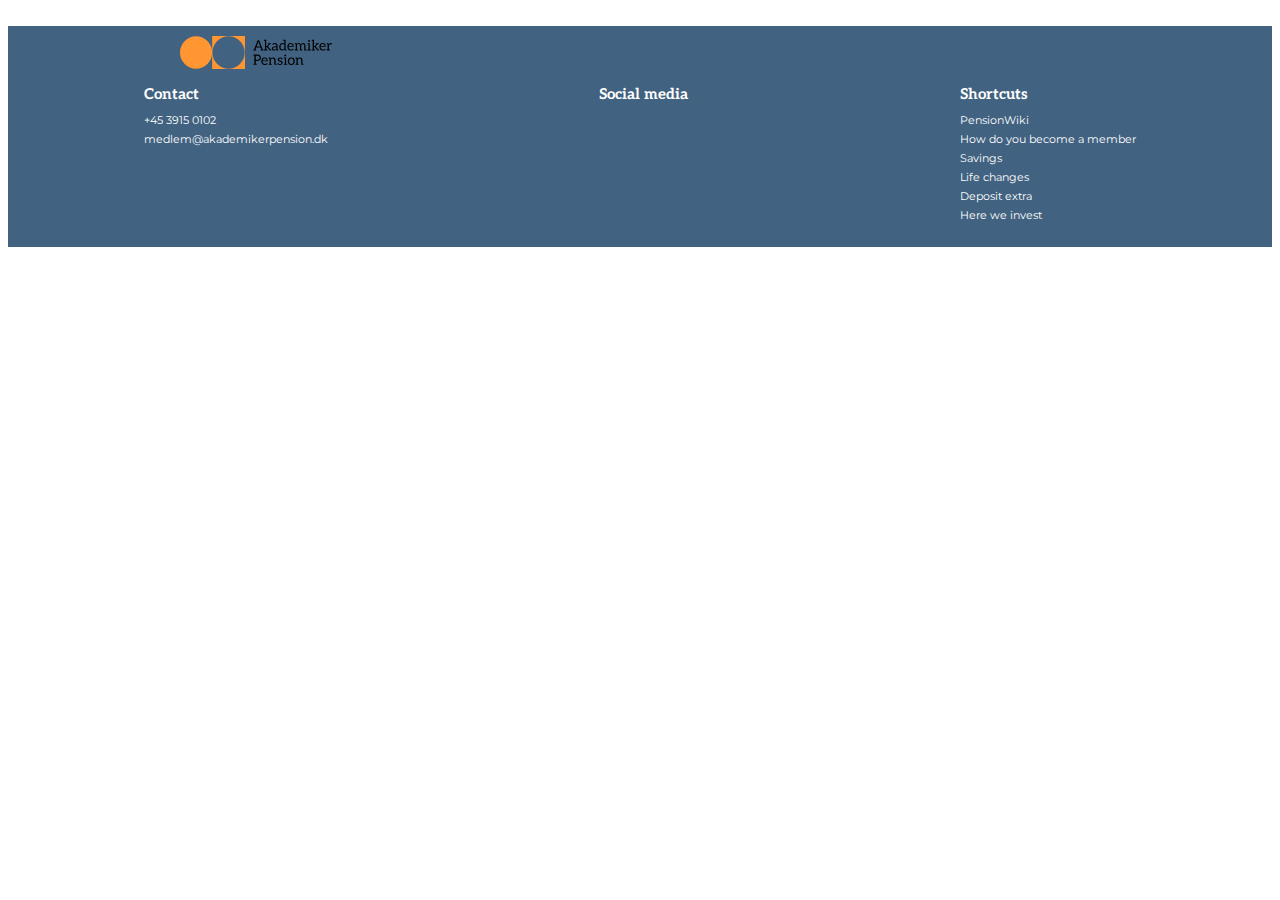
==== index.html @ 2fc32fcc "footer with font and finished structure" ====
<!DOCTYPE html>
<html>

<head>
    <meta charset="utf-8">
    <title></title>
    <meta name="description" content="">
    <meta name="viewport" content="width=device-width, initial-scale=1">

    <link href="css/style.css" rel="stylesheet"><link rel="preconnect" href="https://fonts.gstatic.com">
<link rel="preconnect" href="https://fonts.gstatic.com">
<link href="https://fonts.googleapis.com/css2?family=Aleo:wght@300;400&family=Montserrat:wght@200;400&display=swap" rel="stylesheet">
</head>

<body>
    <section class="top-bar">
    </section>
    <header>
    </header>
    <article>
        <image class="fill-image"></image>
    </article>
    <article>

    </article>
    <footer>
        <div class="footerlogo"><img src="assets/AkademikerPension_Logo_Black.svg" alt=""></div>
        <div class="footertext">
        <div class="contact">
            <h2>Contact</h2>
            <ul>
                <li>+45 3915 0102</li>
                <li>medlem@akademikerpension.dk</li>
            </ul>
        </div>
        <div class="socials">
            <h2>Social media</h2>
        </div>
        <div class="shortcuts">
            <h2>Shortcuts</h2>
            <ul>
                <li><a href="https://www.w3schools.com">PensionWiki</a></li>
                <li><a href="https://www.w3schools.com">How do you become a member</a></li>
                <li><a href="https://www.w3schools.com">Savings</a></li>
                <li><a href="https://www.w3schools.com">Life changes</a></li>
                <li><a href="https://www.w3schools.com">Deposit extra</a></li>
                <li><a href="https://www.w3schools.com">Here we invest</a></li>
            </ul>
        </div>
            </div>
    </footer>
</body>
<script src="script.js"></script></html>
---- css/style.css ----
footer {
    background-color: #416280;
    padding-top: 10px;
    padding-bottom: 20px;
}

.footerlogo {
    width: 12%;
    margin-left: 172px;
}

.footertext {
    display: flex;
    justify-content: space-around
}

footer h2 {
    color: white;
    font-family: Aleo, sans-serif;
    font-size: 15px;
    margin-bottom: 0pc;

}

footer ul {
    padding: 0px;
    margin-bottom: 0;
    margin-top: 10px;
}

footer li {
    list-style: none;
    color: white;
    margin-bottom: 5px;
    font-size: 11px;
    font-family: Montserrat, sans-serif;
    font-weight: 400;
}

a {
    color: white;
    text-decoration: none;
}

.contact {
    display: flex;
    flex-direction: column;
}

.socials {
    display: flex;
    flex-direction: column;
}


.shortcuts {
    display: flex;
    flex-direction: column;
}
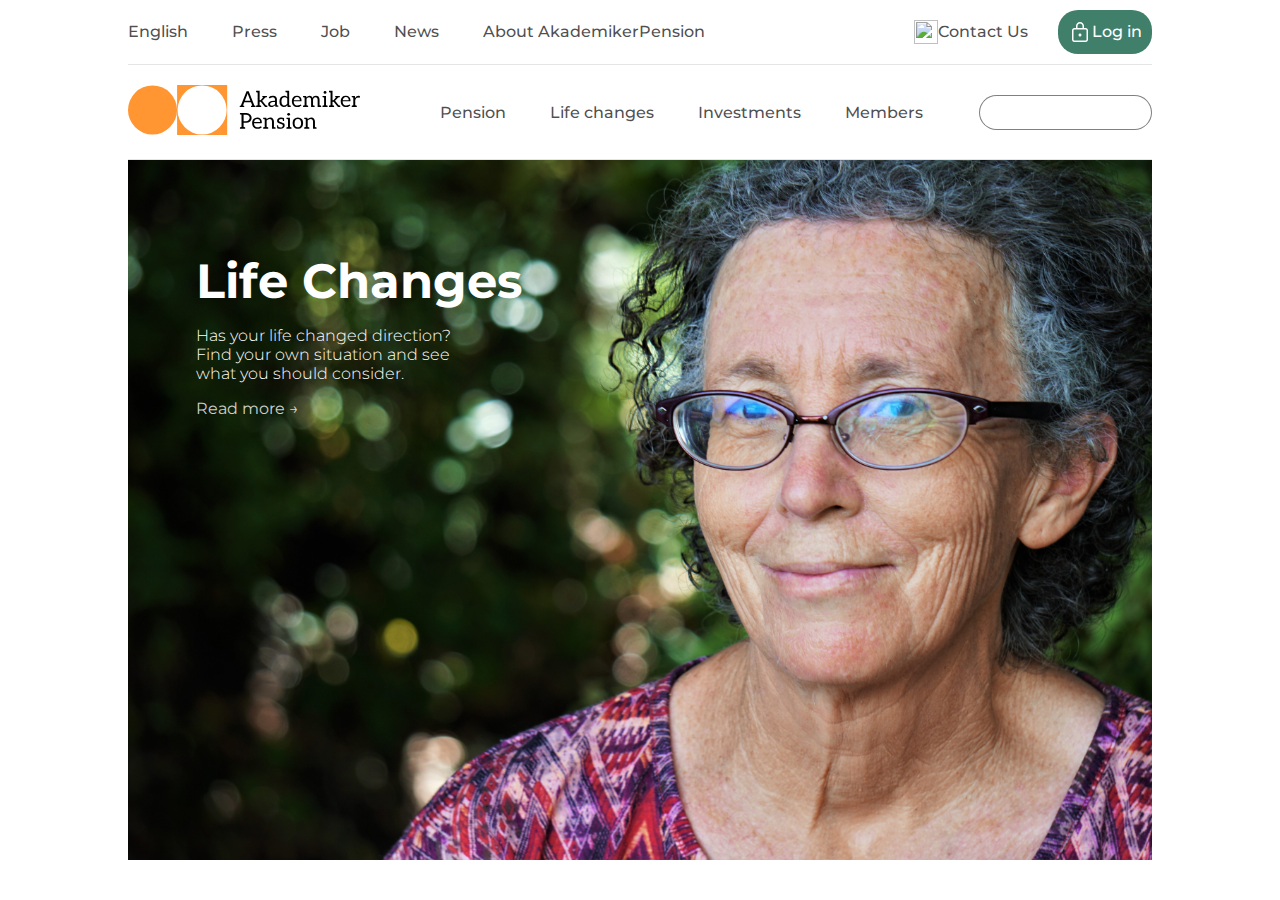
==== commit 5fa3750c: "merged everything and added the fonts" ====
--- a/index.html
+++ b/index.html
@@ -2,52 +2,72 @@
 <html>
 
 <head>
-    <meta charset="utf-8">
-    <title></title>
-    <meta name="description" content="">
-    <meta name="viewport" content="width=device-width, initial-scale=1">
+  <meta charset="utf-8">
+  <title></title>
+  <meta name="description" content="">
+  <meta name="viewport" content="width=device-width, initial-scale=1">
 
-    <link href="css/style.css" rel="stylesheet"><link rel="preconnect" href="https://fonts.gstatic.com">
-<link rel="preconnect" href="https://fonts.gstatic.com">
-<link href="https://fonts.googleapis.com/css2?family=Aleo:wght@300;400&family=Montserrat:wght@200;400&display=swap" rel="stylesheet">
+  <link href="css/style.css" rel="stylesheet">
+    <link rel="preconnect" href="https://fonts.gstatic.com">
+    <link href="https://fonts.googleapis.com/css2?family=Aleo:ital,wght@0,300;0,400;0,700;1,300;1,400;1,700&family=Montserrat:ital,wght@0,100;0,200;0,300;0,400;0,500;0,600;0,700;0,800;0,900;1,100;1,200;1,300;1,400;1,500;1,600;1,700;1,800;1,900&display=swap" rel="stylesheet">
 </head>
 
 <body>
-    <section class="top-bar">
+    <section class="top_bar">
+        <ul>
+            <li><a href="#">English</a></li>
+            <li><a href="#">Press</a></li>
+            <li><a href="#">Job</a></li>
+            <li><a href="#">News</a></li>
+            <li><a href="#">About AkademikerPension</a></li>
+        </ul>
+        <a href="#" class="contact_btn">
+            <img src="https://img.icons8.com/fluent-systems-regular/24/000000/phone.png"/>
+            <p>Contact Us</p>
+        </a>
+        <a href="#" class="Login">
+            <img alt="svgImg" src="[data-uri]"/>
+            <p>Log in</p>
+        </a>
     </section>
-    <header>
+    <header class="navbar">
+        <a href="index.html"><img class="logo" src="assets/AkademikerPension_Logo_Black.svg"></a>
+        <ul>
+            <li><a href="#">Pension</a></li>
+            <li><a href="life_changes.html">Life changes</a></li>
+            <li><a href="#">Investments</a></li>
+            <li><a href="#">Members</a></li>
+        </ul>
+        <div class="searchbar">
+            <input type="text">
+            <button class="searchButton"></button>
+        </div>
     </header>
-    <article>
-        <image class="fill-image"></image>
-    </article>
-    <article>
+    <main>
+        <article class="image_container">
+            <img loading=lazy class="fill_image" src="assets/woman_smiling.jpg">
+            <article class="box_content_container over_image LC_content_container">
+                <h1 class="LC_Title">Life Changes</h1>
+                <p class="LC_paragraph">Has your life changed direction? Find your own situation and see what you should consider.</p>
+                <p class="read_more_p">Read more &#8594;</p>
+            </article>
+        </article>
+    </main>
+    <footer>
+    </footer>
 
-    </article>
-    <footer>
-        <div class="footerlogo"><img src="assets/AkademikerPension_Logo_Black.svg" alt=""></div>
-        <div class="footertext">
-        <div class="contact">
-            <h2>Contact</h2>
-            <ul>
-                <li>+45 3915 0102</li>
-                <li>medlem@akademikerpension.dk</li>
-            </ul>
-        </div>
-        <div class="socials">
-            <h2>Social media</h2>
-        </div>
-        <div class="shortcuts">
-            <h2>Shortcuts</h2>
-            <ul>
-                <li><a href="https://www.w3schools.com">PensionWiki</a></li>
-                <li><a href="https://www.w3schools.com">How do you become a member</a></li>
-                <li><a href="https://www.w3schools.com">Savings</a></li>
-                <li><a href="https://www.w3schools.com">Life changes</a></li>
-                <li><a href="https://www.w3schools.com">Deposit extra</a></li>
-                <li><a href="https://www.w3schools.com">Here we invest</a></li>
-            </ul>
-        </div>
-            </div>
-    </footer>
+<!--  templates  -->
+    <template class="small_box_template">
+        <article class="small_box">
+            <image loading=lazy class="box_img fill_image" src="assets/corona-picture.jpg"></image>
+            <article class="box_content_container over_image margin_top">
+                <p class="category">News</p>
+                <h2 class="box_title">Coronavirus and our meetings</h2>
+                <p class="read_more_p">Read more &#8594;</p>
+            </article>
+        </article>
+    </template>
+
 </body>
-<script src="script.js"></script></html>
+  <script src="script.js"></script>
+</html>
--- a/css/style.css
+++ b/css/style.css
@@ -1,59 +1,212 @@
-footer {
-    background-color: #416280;
-    padding-top: 10px;
+
+* {
+    margin: 0;
+    font-family: Montserrat;
+}
+
+body {
+    margin: 0 10%;
+}
+
+/* Top bar */
+
+.top_bar {
+    display: flex;
+    flex-direction: row;
+    line-height: 24px;
+    margin-top: 10px;
+    padding-bottom: 10px;
+    border-bottom: rgba(0,0,0,0.1) 1px solid;
+    font-weight: 500;
+}
+
+.top_bar a {
+    text-decoration: none;
+    color: rgba(0,0,0,0.7);
+}
+
+.top_bar ul {
+    align-self: center;
+    padding-inline-start: 0;
+}
+
+.top_bar ul li:first-child {
+    margin-left: 0;
+}
+
+.top_bar ul li {
+    list-style: none;
+    display: inline;
+    margin: 10px 20px;
+}
+
+.top_bar ul li a:hover {
+    color: black;
+}
+
+.contact_btn {
+    display: flex;
+    margin-left: auto;
+    padding: 10px;
+}
+
+.contact_btn:hover {
+    color: black;
+}
+
+.contact_btn img {
+    width: 24px;
+    height: 24px;
+    align-self: center;
+}
+
+.Login {
+    background-color: #407f6a;
+    border-radius: 20px;
+    display: flex;
+    margin-left: 20px;
+    padding: 10px;
+}
+
+.Login p {
+    color: white;
+}
+
+.Login img {
+    width: 24px;
+    height: 24px;
+    align-self: center;
+}
+
+/* navbar */
+
+.logo {
+    height: 50px;
+}
+
+.navbar {
+    display: flex;
+    margin-top: 20px;
+    font-weight: 500;
     padding-bottom: 20px;
-}
-
-.footerlogo {
-    width: 12%;
-    margin-left: 172px;
-}
-
-.footertext {
-    display: flex;
-    justify-content: space-around
-}
-
-footer h2 {
-    color: white;
-    font-family: Aleo, sans-serif;
-    font-size: 15px;
-    margin-bottom: 0pc;
-
-}
-
-footer ul {
-    padding: 0px;
-    margin-bottom: 0;
-    margin-top: 10px;
-}
-
-footer li {
+    border-bottom: rgba(0,0,0,0.1) solid 1px;
+}
+
+.navbar ul {
+    align-self: center;
+}
+
+.navbar ul li {
     list-style: none;
-    color: white;
-    margin-bottom: 5px;
-    font-size: 11px;
-    font-family: Montserrat, sans-serif;
-    font-weight: 400;
-}
-
-a {
-    color: white;
+    display: inline;
+    margin-left: 40px;
+}
+
+.navbar ul li a {
     text-decoration: none;
-}
-
-.contact {
-    display: flex;
-    flex-direction: column;
-}
-
-.socials {
-    display: flex;
-    flex-direction: column;
-}
-
-
-.shortcuts {
-    display: flex;
-    flex-direction: column;
-}
+    color: rgba(0,0,0,0.7);
+}
+
+.navbar ul li a:hover {
+    color: black;
+}
+
+.searchbar {
+    display: flex;
+    margin-left: auto;
+    align-self: center;
+    height: 35px;
+}
+
+.searchbar input {
+    border: gray solid 1px;
+    border-right: none;
+    border-radius: 20px 0 0 20px;
+    color: gray;
+    width: 10vw;
+}
+
+.searchbar input:focus {
+    color: black;
+}
+
+.searchButton {
+    border: gray solid 1px;
+    border-radius: 0 20px 20px 0;
+    border-left: none;
+    cursor: pointer;
+    width: 40px;
+    background: url("https://img.icons8.com/ios/30/000000/search--v1.png") no-repeat;
+}
+
+/* main picture */
+
+.fill_image {
+    width: 100%;
+    height: 700px;
+    object-fit: cover;
+}
+
+.LC_Title {
+    font-size: 3em;
+    color: white;
+    margin-top: 1.5em;
+}
+
+.LC_content_container {
+    margin-left: 3em;
+}
+
+.image_container {
+    position: relative;
+}
+
+.LC_paragraph {
+    color: white;
+    width: 18em;
+    font-weight: 300;
+    margin-top: 1em;
+}
+
+/* design for the boxes/templates */
+
+.small_box {
+    position: relative;
+    width: 300px;
+    height: 300px;
+    overflow: hidden;
+    cursor: pointer;
+}
+
+.box_img {
+    position: relative;
+    width: 300px;
+    height: 300px;
+    background-repeat: no-repeat;
+    object-fit: cover;
+}
+
+.over_image {
+    position: absolute;
+    top: 20px;
+    left: 20px;
+}
+
+.category {
+    color: rgba(255, 255, 255, 0.8);
+}
+
+.box_title {
+    margin: 10px 0;
+    color: white;
+}
+
+.read_more_p {
+    color: rgba(255, 255, 255, 0.8);
+    margin-top: 1em;
+    cursor: pointer;
+}
+
+.read_more_p:hover {
+    color: white;
+}
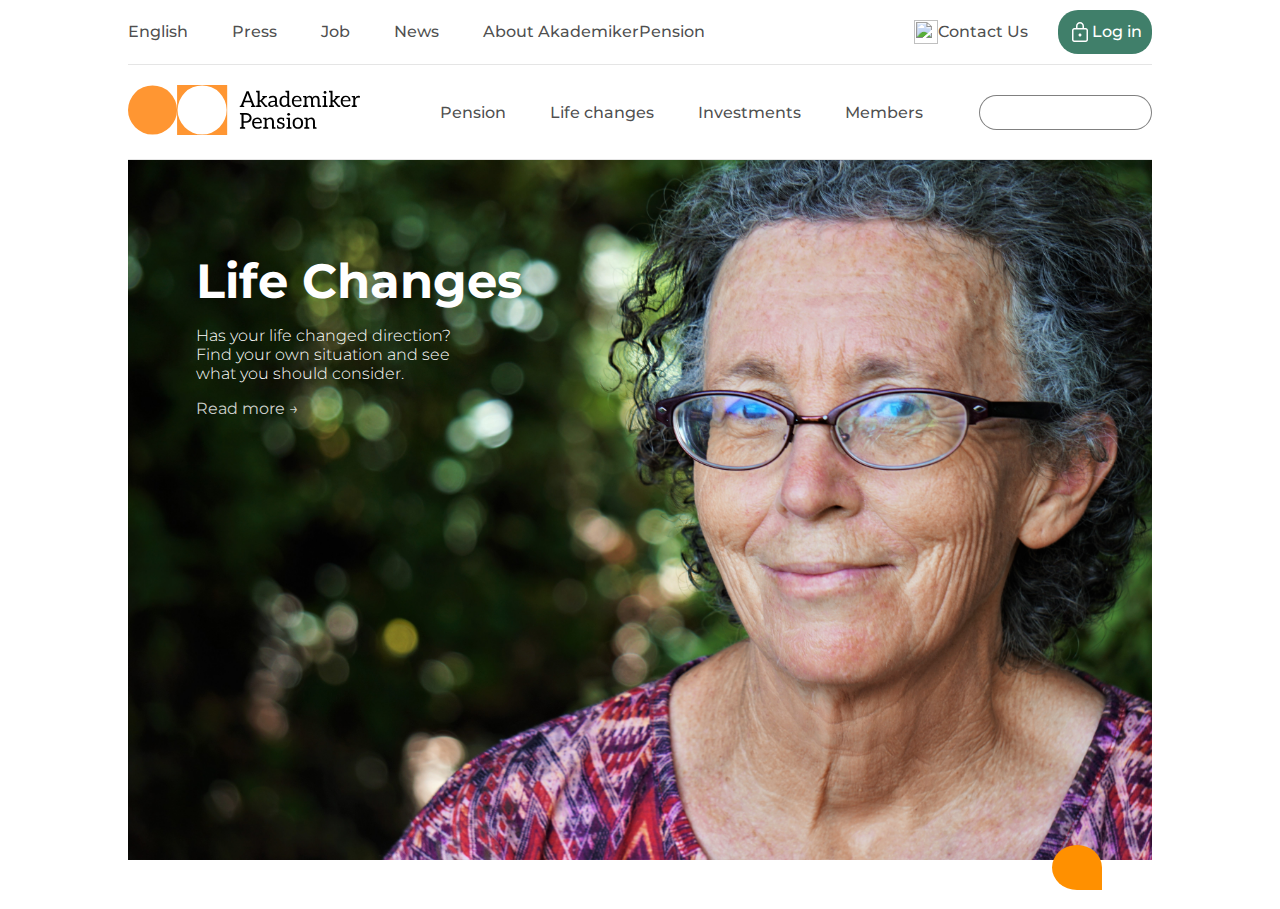
==== commit a57f2397: "added the live chat function" ====
--- a/index.html
+++ b/index.html
@@ -68,6 +68,28 @@
         </article>
     </template>
 
+    <div id="chat-wrapper">
+        <div id="chat-icon"></div>
+        <div id="chat-box" class="hidden">
+            <div class="chat-header">
+                <p>Live-chat</p>
+                <span class="close">&times;</span>
+            </div>
+            <div class="chat-content">
+                <template id="chat-template">
+                    <div class="chat-line">
+                        <p class="chat-p"></p>
+                    </div>
+                </template>
+            </div>
+            <div class="chat-input">
+                <input type="text" name="input" id="user-input" />
+                <div class="send-btn"></div>
+            </div>
+        </div>
+    </div>
+
+
 </body>
   <script src="script.js"></script>
 </html>
--- a/css/style.css
+++ b/css/style.css
@@ -210,3 +210,110 @@
 .read_more_p:hover {
     color: white;
 }
+
+
+/* CHAT */
+#chat-wrapper {
+    position: sticky;
+    bottom: 10px;
+    right: 50px;
+    width: 100px;
+    margin-left: auto;
+}
+
+#chat-icon {
+    width: 50px;
+    height: 45px;
+    background-color: #FF9000;
+    border-radius: 50% 50% 0% 50%;
+    transition: 0.4s;
+}
+
+#chat-icon:hover {
+    transform: scale(1.1);
+    transition: 0.4s;
+    cursor: pointer;
+}
+
+#chat-box {
+    width: 250px;
+    height: 400px;
+    background-color: #D3D7DA;
+    position: absolute;
+    bottom: 10px;
+    right: 50px;
+}
+
+.chat-header {
+    width: 100%;
+    height: 10%;
+    color: white;
+    font-weight: 500;
+    background-color: #FF9000;
+    display: flex;
+    align-items: center;
+    justify-content: space-between;
+    cursor: default;
+}
+
+.chat-content {
+    width: 100%;
+    height: 77%;
+    overflow: auto;
+    background-color: white;
+}
+
+.chat-input {
+    width: 100%;
+    height: 13%;
+    background-color: #FF9000;
+    display: flex;
+    justify-content: space-around;
+    align-items: center;
+}
+
+.send-btn {
+    height: 15px;
+    width: 15px;
+    border-bottom: solid 5px white;
+    border-right: solid 5px white;
+    transform: rotate(-45deg);
+    cursor: pointer;
+}
+
+.close {
+    margin-right: 10px;
+    font-size: 35px;
+    cursor: pointer;
+}
+
+.chat-header p {
+    margin-left: 10px;
+    font-size: 1.2rem;
+}
+
+.chat-line {
+    display: flex;
+    align-items: center;
+    padding-top: 20px;
+}
+
+.user {
+    flex-flow: row-reverse;
+}
+
+.user .chat-p {
+    background-color: lightblue;
+}
+
+.chat-p {
+    background-color: burlywood;
+    border-radius: 7px;
+    padding: 7px;
+    margin: 0 10px;
+    cursor: default;
+}
+
+.hidden {
+    display: none;
+}
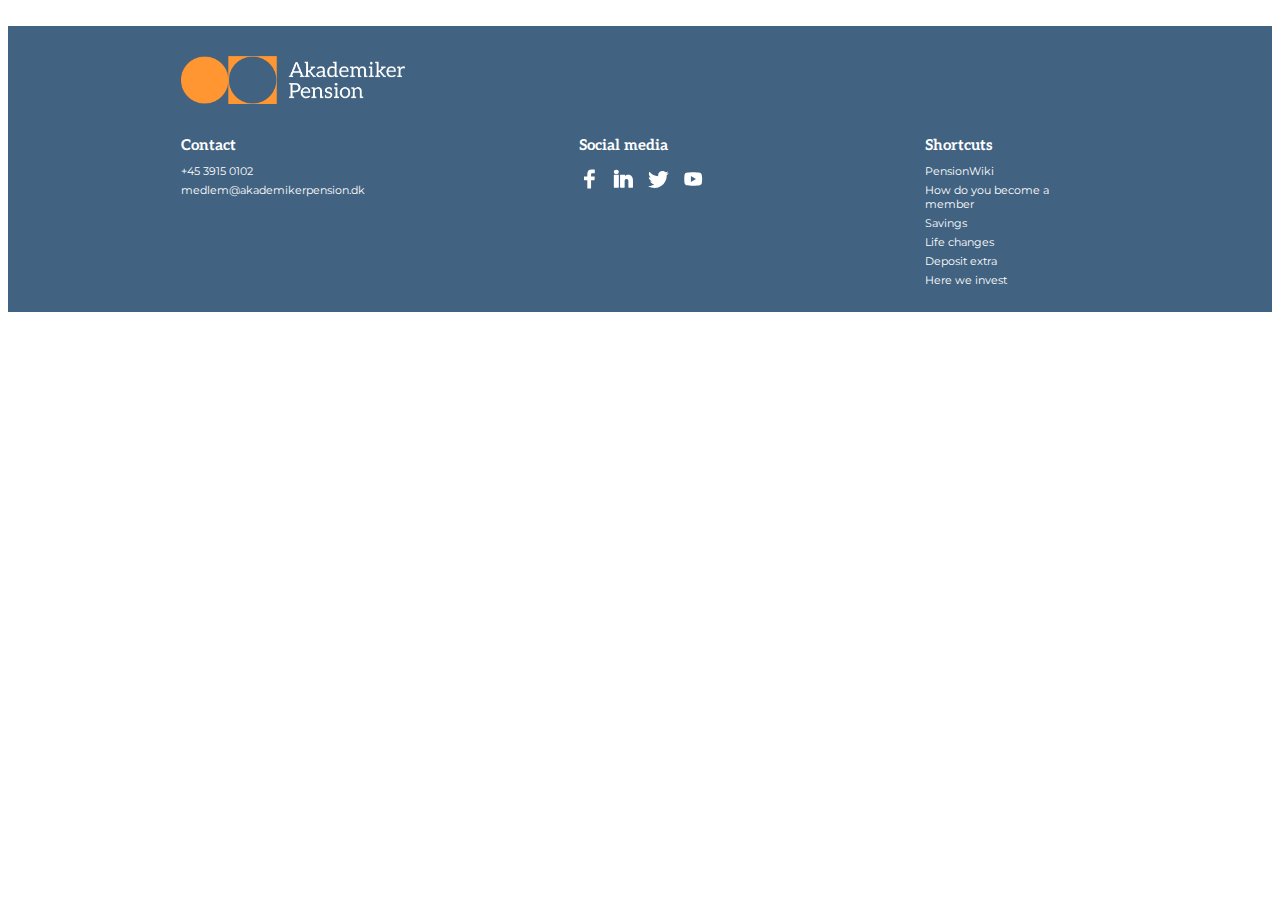
==== commit 024b4a1d: "finished footer" ====
--- a/index.html
+++ b/index.html
@@ -2,94 +2,88 @@
 <html>
 
 <head>
-  <meta charset="utf-8">
-  <title></title>
-  <meta name="description" content="">
-  <meta name="viewport" content="width=device-width, initial-scale=1">
+    <meta charset="utf-8">
+    <title></title>
+    <meta name="description" content="">
+    <meta name="viewport" content="width=device-width, initial-scale=1">
 
-  <link href="css/style.css" rel="stylesheet">
+    <link href="css/style.css" rel="stylesheet">
     <link rel="preconnect" href="https://fonts.gstatic.com">
-    <link href="https://fonts.googleapis.com/css2?family=Aleo:ital,wght@0,300;0,400;0,700;1,300;1,400;1,700&family=Montserrat:ital,wght@0,100;0,200;0,300;0,400;0,500;0,600;0,700;0,800;0,900;1,100;1,200;1,300;1,400;1,500;1,600;1,700;1,800;1,900&display=swap" rel="stylesheet">
+    <link rel="preconnect" href="https://fonts.gstatic.com">
+    <link href="https://fonts.googleapis.com/css2?family=Aleo:wght@300;400&family=Montserrat:wght@200;400&display=swap" rel="stylesheet">
 </head>
 
 <body>
-    <section class="top_bar">
-        <ul>
-            <li><a href="#">English</a></li>
-            <li><a href="#">Press</a></li>
-            <li><a href="#">Job</a></li>
-            <li><a href="#">News</a></li>
-            <li><a href="#">About AkademikerPension</a></li>
-        </ul>
-        <a href="#" class="contact_btn">
-            <img src="https://img.icons8.com/fluent-systems-regular/24/000000/phone.png"/>
-            <p>Contact Us</p>
-        </a>
-        <a href="#" class="Login">
-            <img alt="svgImg" src="[data-uri]"/>
-            <p>Log in</p>
-        </a>
+    <section class="top-bar">
     </section>
-    <header class="navbar">
-        <a href="index.html"><img class="logo" src="assets/AkademikerPension_Logo_Black.svg"></a>
-        <ul>
-            <li><a href="#">Pension</a></li>
-            <li><a href="life_changes.html">Life changes</a></li>
-            <li><a href="#">Investments</a></li>
-            <li><a href="#">Members</a></li>
-        </ul>
-        <div class="searchbar">
-            <input type="text">
-            <button class="searchButton"></button>
+    <header>
+    </header>
+    <article>
+        <image class="fill-image"></image>
+    </article>
+    <article>
+
+    </article>
+    <footer>
+        <div class="footerlogo"><img src="assets/AKAP_Logo_Horizontal_OrangeWhite_RGB.png" alt="footerlogo"></div>
+
+
+        <div class="contact">
+            <h2>Contact</h2>
+            <ul>
+                <li>+45 3915 0102</li>
+                <li>medlem@akademikerpension.dk</li>
+            </ul>
         </div>
-    </header>
-    <main>
-        <article class="image_container">
-            <img loading=lazy class="fill_image" src="assets/woman_smiling.jpg">
-            <article class="box_content_container over_image LC_content_container">
-                <h1 class="LC_Title">Life Changes</h1>
-                <p class="LC_paragraph">Has your life changed direction? Find your own situation and see what you should consider.</p>
-                <p class="read_more_p">Read more &#8594;</p>
-            </article>
-        </article>
-    </main>
-    <footer>
-    </footer>
-
-<!--  templates  -->
-    <template class="small_box_template">
-        <article class="small_box">
-            <image loading=lazy class="box_img fill_image" src="assets/corona-picture.jpg"></image>
-            <article class="box_content_container over_image margin_top">
-                <p class="category">News</p>
-                <h2 class="box_title">Coronavirus and our meetings</h2>
-                <p class="read_more_p">Read more &#8594;</p>
-            </article>
-        </article>
-    </template>
-
-    <div id="chat-wrapper">
-        <div id="chat-icon"></div>
-        <div id="chat-box" class="hidden">
-            <div class="chat-header">
-                <p>Live-chat</p>
-                <span class="close">&times;</span>
-            </div>
-            <div class="chat-content">
-                <template id="chat-template">
-                    <div class="chat-line">
-                        <p class="chat-p"></p>
-                    </div>
-                </template>
-            </div>
-            <div class="chat-input">
-                <input type="text" name="input" id="user-input" />
-                <div class="send-btn"></div>
+        <div class="socials">
+            <h2>Social media</h2>
+            <div class="icons">
+                <svg class="icon" xmlns="http://www.w3.org/2000/svg" x="0px" y="0px" width="50" height="50" viewBox="0 0 172 172" style=" fill:#000000;">
+                    <g fill="none" fill-rule="nonzero" stroke="none" stroke-width="1" stroke-linecap="butt" stroke-linejoin="miter" stroke-miterlimit="10" stroke-dasharray="" stroke-dashoffset="0" font-family="none" font-weight="none" font-size="none" text-anchor="none" style="mix-blend-mode: normal">
+                        <path d="M0,172v-172h172v172z" fill="none"></path>
+                        <g fill="#ffffff">
+                            <path d="M110.08,37.84h17.2c1.89888,0 3.44,-1.54112 3.44,-3.44v-23.17528c0,-1.80256 -1.38632,-3.3024 -3.182,-3.42968c-5.47304,-0.38872 -16.16456,-0.91504 -23.85296,-0.91504c-21.12504,0 -34.88504,12.6592 -34.88504,35.66592v22.81408h-24.08c-1.89888,0 -3.44,1.54112 -3.44,3.44v24.08c0,1.89888 1.54112,3.44 3.44,3.44h24.08v65.36c0,1.89888 1.54112,3.44 3.44,3.44h24.08c1.89888,0 3.44,-1.54112 3.44,-3.44v-65.36h24.84368c1.7544,0 3.22672,-1.31752 3.41936,-3.0616l2.67632,-24.08c0.22704,-2.03648 -1.36912,-3.8184 -3.41936,-3.8184h-27.52v-17.2c0,-5.70008 4.61992,-10.32 10.32,-10.32z"></path>
+                        </g>
+                    </g>
+                    </svg>
+                <svg class="icon" xmlns="http://www.w3.org/2000/svg" x="0px" y="0px" width="50" height="50" viewBox="0 0 172 172" style=" fill:#000000;">
+                    <g fill="none" fill-rule="nonzero" stroke="none" stroke-width="1" stroke-linecap="butt" stroke-linejoin="miter" stroke-miterlimit="10" stroke-dasharray="" stroke-dashoffset="0" font-family="none" font-weight="none" font-size="none" text-anchor="none" style="mix-blend-mode: normal">
+                        <path d="M0,172v-172h172v172z" fill="none"></path>
+                        <g fill="#ffffff">
+                            <path d="M27.52,10.35359c-11.9368,0 -20.60641,7.15332 -20.60641,16.99172c0,9.8728 8.87601,17.34109 20.60641,17.34109c11.9368,0 20.6064,-7.29145 20.6064,-17.54265c-0.5504,-9.8728 -9.048,-16.79016 -20.6064,-16.79016zM10.32,51.6c-1.892,0 -3.44,1.548 -3.44,3.44v99.76c0,1.892 1.548,3.44 3.44,3.44h34.4c1.892,0 3.44,-1.548 3.44,-3.44v-99.76c0,-1.892 -1.548,-3.44 -3.44,-3.44zM61.92,51.6c-1.892,0 -3.44,1.548 -3.44,3.44v99.76c0,1.892 1.548,3.44 3.44,3.44h30.96c1.89888,0 3.44,-1.54112 3.44,-3.44v-51.6v-0.86v-0.86c0,-8.1528 6.26295,-14.79361 14.24375,-15.41281c0.4128,-0.0688 0.82345,-0.06719 1.23625,-0.06719c0.4128,0 0.82345,-0.00161 1.23625,0.06719c7.9808,0.6192 14.24375,7.26001 14.24375,15.41281v53.32c0,1.89888 1.54112,3.44 3.44,3.44h30.96c1.892,0 3.44,-1.548 3.44,-3.44v-58.48c0,-22.2568 -11.94002,-44.72 -38.56563,-44.72c-12.1088,0 -21.25597,4.6792 -26.79437,8.5664v-5.1264c0,-1.892 -1.548,-3.44 -3.44,-3.44z"></path>
+                        </g>
+                    </g>
+                </svg>
+                <svg class="icon" xmlns="http://www.w3.org/2000/svg" x="0px" y="0px" width="50" height="50" viewBox="0 0 172 172" style=" fill:#000000;">
+                    <g fill="none" fill-rule="nonzero" stroke="none" stroke-width="1" stroke-linecap="butt" stroke-linejoin="miter" stroke-miterlimit="10" stroke-dasharray="" stroke-dashoffset="0" font-family="none" font-weight="none" font-size="none" text-anchor="none" style="mix-blend-mode: normal">
+                        <path d="M0,172v-172h172v172z" fill="none"></path>
+                        <g fill="#ffffff">
+                            <path d="M172.215,35.905c-6.35594,2.82188 -13.16875,4.71656 -20.33094,5.57656c7.31,-4.38063 12.92687,-11.31438 15.56062,-19.565c-6.82625,4.04469 -14.41844,6.9875 -22.4675,8.57312c-6.45,-6.88 -15.64125,-11.16656 -25.81344,-11.16656c-19.53812,0 -35.38094,15.82937 -35.38094,35.3675c0,2.76812 0.3225,5.46906 0.92719,8.0625c-29.40125,-1.47813 -55.45656,-15.56063 -72.91187,-36.96656c-3.05031,5.24062 -4.78375,11.31437 -4.78375,17.79125c0,12.26844 6.235,23.09906 15.73531,29.455c-5.805,-0.18813 -11.26062,-1.78719 -16.03094,-4.43438c0,0.14781 0,0.29563 0,0.44344c0,17.14625 12.20125,31.43031 28.36656,34.69562c-2.95625,0.80625 -6.08719,1.23625 -9.31219,1.23625c-2.28438,0 -4.50156,-0.215 -6.665,-0.645c4.515,14.04219 17.57625,24.295 33.04281,24.57719c-12.09375,9.48688 -27.34531,15.13063 -43.92719,15.13063c-2.86219,0 -5.67062,-0.16125 -8.42531,-0.49719c15.64125,10.05125 34.23875,15.89656 54.22031,15.89656c65.06438,0 100.64688,-53.89781 100.64688,-100.63344c0,-1.53187 -0.04031,-3.07719 -0.09406,-4.58219c6.90687,-4.98531 12.9,-11.22031 17.64344,-18.31531z"></path>
+                        </g>
+                    </g>
+                </svg>
+                <svg class="icon" xmlns="http://www.w3.org/2000/svg" x="0px" y="0px" width="50" height="50" viewBox="0 0 172 172" style=" fill:#000000;">
+                    <g fill="none" fill-rule="nonzero" stroke="none" stroke-width="1" stroke-linecap="butt" stroke-linejoin="miter" stroke-miterlimit="10" stroke-dasharray="" stroke-dashoffset="0" font-family="none" font-weight="none" font-size="none" text-anchor="none" style="mix-blend-mode: normal">
+                        <path d="M0,172v-172h172v172z" fill="none"></path>
+                        <g fill="#ffffff">
+                            <path d="M154.45063,49.88c-1.37063,-7.56531 -7.90125,-13.07469 -15.48,-14.79469c-11.34125,-2.40531 -32.33063,-4.12531 -55.04,-4.12531c-22.69594,0 -44.02125,1.72 -55.37594,4.12531c-7.56531,1.72 -14.10937,6.88 -15.48,14.79469c-1.38406,8.6 -2.75469,20.64 -2.75469,36.12c0,15.48 1.37063,27.52 3.09063,36.12c1.38406,7.56531 7.91469,13.07469 15.48,14.79469c12.04,2.40531 32.68,4.12531 55.38937,4.12531c22.70938,0 43.34938,-1.72 55.38938,-4.12531c7.56531,-1.72 14.09594,-6.88 15.48,-14.79469c1.37062,-8.6 3.09062,-20.98937 3.44,-36.12c-0.69875,-15.48 -2.41875,-27.52 -4.13875,-36.12zM65.36,110.08v-48.16l41.96531,24.08z"></path>
+                        </g>
+                    </g>
+                </svg>
             </div>
         </div>
-    </div>
+        <div class="shortcuts">
+            <h2>Shortcuts</h2>
+            <ul>
+                <li><a href="https://akademikerpension.dk/pension/pensionswiki/?fbclid=IwAR2dowv4CX-igdKEd9D9fl1v6NwjuUtM3e7kOnL63P8uqMhWxaL9K2WEtFs">PensionWiki</a></li>
+                <li><a href="#">How do you become a member</a></li>
+                <li><a href="#">Savings</a></li>
+                <li><a href="#">Life changes</a></li>
+                <li><a href="#">Deposit extra</a></li>
+                <li><a href="#">Here we invest</a></li>
+            </ul>
 
-
+        </div>
+    </footer>
 </body>
-  <script src="script.js"></script>
-</html>
+<script src="script.js"></script></html>
--- a/css/style.css
+++ b/css/style.css
@@ -1,319 +1,78 @@
-
-* {
-    margin: 0;
-    font-family: Montserrat;
+footer {
+    display: grid;
+    grid-template-columns: repeat(7, 1fr);
+    background-color: #416280;
+    padding-top: 10px;
+    padding-bottom: 20px;
 }
 
-body {
-    margin: 0 10%;
+.footerlogo {
+    grid-column: 2/3;
+    padding-top: 20px;
+    padding-bottom: 15px;
 }
 
-/* Top bar */
-
-.top_bar {
-    display: flex;
-    flex-direction: row;
-    line-height: 24px;
-    margin-top: 10px;
-    padding-bottom: 10px;
-    border-bottom: rgba(0,0,0,0.1) 1px solid;
-    font-weight: 500;
+.footerlogo img {
+    width: 14em;
 }
 
-.top_bar a {
-    text-decoration: none;
-    color: rgba(0,0,0,0.7);
+footer h2 {
+    color: white;
+    font-family: Aleo, sans-serif;
+    font-size: 15px;
+    margin-bottom: 0pc;
+
 }
 
-.top_bar ul {
-    align-self: center;
-    padding-inline-start: 0;
+footer ul {
+    padding: 0px;
+    margin-bottom: 0;
+    margin-top: 10px;
 }
 
-.top_bar ul li:first-child {
-    margin-left: 0;
+footer li {
+    list-style: none;
+    color: white;
+    margin-bottom: 5px;
+    font-size: 11px;
+    font-family: Montserrat, sans-serif;
+    font-weight: 400;
 }
 
-.top_bar ul li {
-    list-style: none;
-    display: inline;
-    margin: 10px 20px;
+footer a {
+    color: white;
+    text-decoration: none;
 }
 
-.top_bar ul li a:hover {
-    color: black;
+.contact {
+    grid-column: 2/3;
+    display: flex;
+    flex-direction: column;
 }
 
-.contact_btn {
+.socials {
+    grid-column: 4/5;
     display: flex;
-    margin-left: auto;
-    padding: 10px;
+    flex-direction: column;
 }
 
-.contact_btn:hover {
-    color: black;
+.icons {
+    display: flex;
+    justify-content: flex-start;
+
 }
 
-.contact_btn img {
-    width: 24px;
-    height: 24px;
-    align-self: center;
+.icon {
+    width: 1.3em;
+    margin-right: 14px;
 }
 
-.Login {
-    background-color: #407f6a;
-    border-radius: 20px;
-    display: flex;
-    margin-left: 20px;
-    padding: 10px;
+.icon:last-child {
+    margin-right: 0;
 }
 
-.Login p {
-    color: white;
+.shortcuts {
+grid-column: 6/7;
+    display: flex;
+    flex-direction: column;
 }
-
-.Login img {
-    width: 24px;
-    height: 24px;
-    align-self: center;
-}
-
-/* navbar */
-
-.logo {
-    height: 50px;
-}
-
-.navbar {
-    display: flex;
-    margin-top: 20px;
-    font-weight: 500;
-    padding-bottom: 20px;
-    border-bottom: rgba(0,0,0,0.1) solid 1px;
-}
-
-.navbar ul {
-    align-self: center;
-}
-
-.navbar ul li {
-    list-style: none;
-    display: inline;
-    margin-left: 40px;
-}
-
-.navbar ul li a {
-    text-decoration: none;
-    color: rgba(0,0,0,0.7);
-}
-
-.navbar ul li a:hover {
-    color: black;
-}
-
-.searchbar {
-    display: flex;
-    margin-left: auto;
-    align-self: center;
-    height: 35px;
-}
-
-.searchbar input {
-    border: gray solid 1px;
-    border-right: none;
-    border-radius: 20px 0 0 20px;
-    color: gray;
-    width: 10vw;
-}
-
-.searchbar input:focus {
-    color: black;
-}
-
-.searchButton {
-    border: gray solid 1px;
-    border-radius: 0 20px 20px 0;
-    border-left: none;
-    cursor: pointer;
-    width: 40px;
-    background: url("https://img.icons8.com/ios/30/000000/search--v1.png") no-repeat;
-}
-
-/* main picture */
-
-.fill_image {
-    width: 100%;
-    height: 700px;
-    object-fit: cover;
-}
-
-.LC_Title {
-    font-size: 3em;
-    color: white;
-    margin-top: 1.5em;
-}
-
-.LC_content_container {
-    margin-left: 3em;
-}
-
-.image_container {
-    position: relative;
-}
-
-.LC_paragraph {
-    color: white;
-    width: 18em;
-    font-weight: 300;
-    margin-top: 1em;
-}
-
-/* design for the boxes/templates */
-
-.small_box {
-    position: relative;
-    width: 300px;
-    height: 300px;
-    overflow: hidden;
-    cursor: pointer;
-}
-
-.box_img {
-    position: relative;
-    width: 300px;
-    height: 300px;
-    background-repeat: no-repeat;
-    object-fit: cover;
-}
-
-.over_image {
-    position: absolute;
-    top: 20px;
-    left: 20px;
-}
-
-.category {
-    color: rgba(255, 255, 255, 0.8);
-}
-
-.box_title {
-    margin: 10px 0;
-    color: white;
-}
-
-.read_more_p {
-    color: rgba(255, 255, 255, 0.8);
-    margin-top: 1em;
-    cursor: pointer;
-}
-
-.read_more_p:hover {
-    color: white;
-}
-
-
-/* CHAT */
-#chat-wrapper {
-    position: sticky;
-    bottom: 10px;
-    right: 50px;
-    width: 100px;
-    margin-left: auto;
-}
-
-#chat-icon {
-    width: 50px;
-    height: 45px;
-    background-color: #FF9000;
-    border-radius: 50% 50% 0% 50%;
-    transition: 0.4s;
-}
-
-#chat-icon:hover {
-    transform: scale(1.1);
-    transition: 0.4s;
-    cursor: pointer;
-}
-
-#chat-box {
-    width: 250px;
-    height: 400px;
-    background-color: #D3D7DA;
-    position: absolute;
-    bottom: 10px;
-    right: 50px;
-}
-
-.chat-header {
-    width: 100%;
-    height: 10%;
-    color: white;
-    font-weight: 500;
-    background-color: #FF9000;
-    display: flex;
-    align-items: center;
-    justify-content: space-between;
-    cursor: default;
-}
-
-.chat-content {
-    width: 100%;
-    height: 77%;
-    overflow: auto;
-    background-color: white;
-}
-
-.chat-input {
-    width: 100%;
-    height: 13%;
-    background-color: #FF9000;
-    display: flex;
-    justify-content: space-around;
-    align-items: center;
-}
-
-.send-btn {
-    height: 15px;
-    width: 15px;
-    border-bottom: solid 5px white;
-    border-right: solid 5px white;
-    transform: rotate(-45deg);
-    cursor: pointer;
-}
-
-.close {
-    margin-right: 10px;
-    font-size: 35px;
-    cursor: pointer;
-}
-
-.chat-header p {
-    margin-left: 10px;
-    font-size: 1.2rem;
-}
-
-.chat-line {
-    display: flex;
-    align-items: center;
-    padding-top: 20px;
-}
-
-.user {
-    flex-flow: row-reverse;
-}
-
-.user .chat-p {
-    background-color: lightblue;
-}
-
-.chat-p {
-    background-color: burlywood;
-    border-radius: 7px;
-    padding: 7px;
-    margin: 0 10px;
-    cursor: default;
-}
-
-.hidden {
-    display: none;
-}
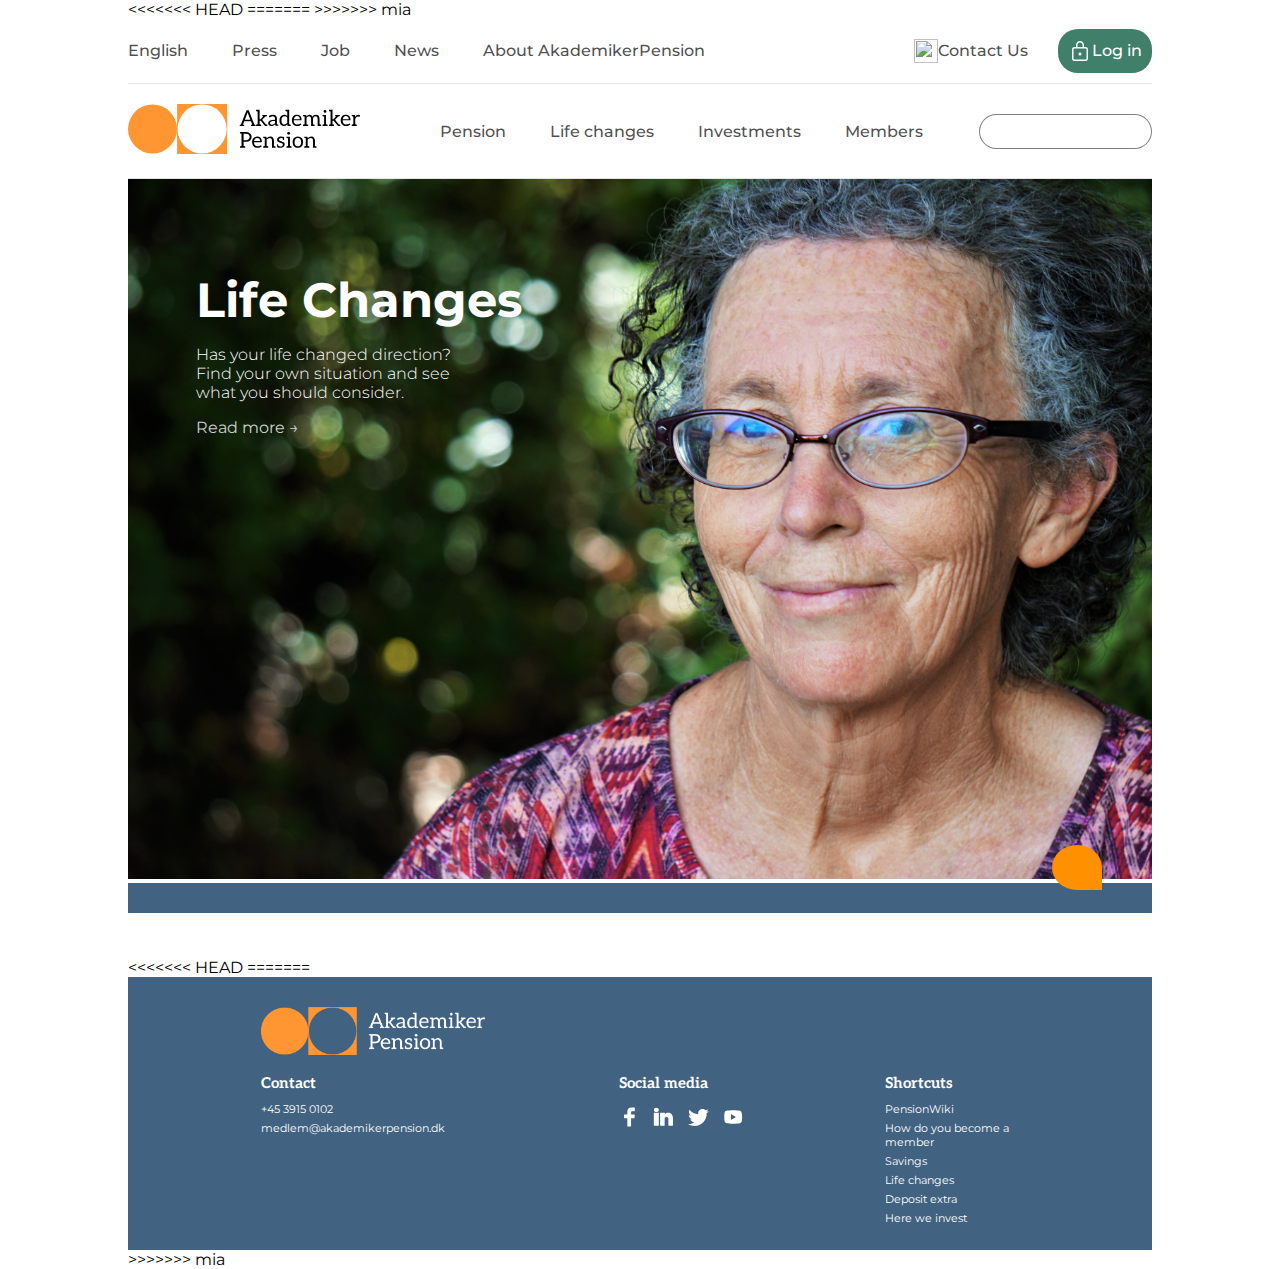
==== commit 31ff25b8: "Merge branch 'mia' into master" ====
--- a/index.html
+++ b/index.html
@@ -7,22 +7,98 @@
     <meta name="description" content="">
     <meta name="viewport" content="width=device-width, initial-scale=1">
 
+<<<<<<< HEAD
+  <link href="css/style.css" rel="stylesheet">
+    <link rel="preconnect" href="https://fonts.gstatic.com">
+    <link href="https://fonts.googleapis.com/css2?family=Aleo:ital,wght@0,300;0,400;0,700;1,300;1,400;1,700&family=Montserrat:ital,wght@0,100;0,200;0,300;0,400;0,500;0,600;0,700;0,800;0,900;1,100;1,200;1,300;1,400;1,500;1,600;1,700;1,800;1,900&display=swap" rel="stylesheet">
+=======
     <link href="css/style.css" rel="stylesheet">
     <link rel="preconnect" href="https://fonts.gstatic.com">
     <link rel="preconnect" href="https://fonts.gstatic.com">
     <link href="https://fonts.googleapis.com/css2?family=Aleo:wght@300;400&family=Montserrat:wght@200;400&display=swap" rel="stylesheet">
+>>>>>>> mia
 </head>
 
 <body>
-    <section class="top-bar">
+    <section class="top_bar">
+        <ul>
+            <li><a href="#">English</a></li>
+            <li><a href="#">Press</a></li>
+            <li><a href="#">Job</a></li>
+            <li><a href="#">News</a></li>
+            <li><a href="#">About AkademikerPension</a></li>
+        </ul>
+        <a href="#" class="contact_btn">
+            <img src="https://img.icons8.com/fluent-systems-regular/24/000000/phone.png"/>
+            <p>Contact Us</p>
+        </a>
+        <a href="#" class="Login">
+            <img alt="svgImg" src="[data-uri]"/>
+            <p>Log in</p>
+        </a>
     </section>
-    <header>
+    <header class="navbar">
+        <a href="index.html"><img class="logo" src="assets/AkademikerPension_Logo_Black.svg"></a>
+        <ul>
+            <li><a href="#">Pension</a></li>
+            <li><a href="life_changes.html">Life changes</a></li>
+            <li><a href="#">Investments</a></li>
+            <li><a href="#">Members</a></li>
+        </ul>
+        <div class="searchbar">
+            <input type="text">
+            <button class="searchButton"></button>
+        </div>
     </header>
-    <article>
-        <image class="fill-image"></image>
-    </article>
-    <article>
+    <main>
+        <article class="image_container">
+            <img loading=lazy class="fill_image" src="assets/woman_smiling.jpg">
+            <article class="box_content_container over_image LC_content_container">
+                <h1 class="LC_Title">Life Changes</h1>
+                <p class="LC_paragraph">Has your life changed direction? Find your own situation and see what you should consider.</p>
+                <p class="read_more_p">Read more &#8594;</p>
+            </article>
+        </article>
+    </main>
+    <footer>
+    </footer>
 
+<!--  templates  -->
+    <template class="small_box_template">
+        <article class="small_box">
+            <image loading=lazy class="box_img fill_image" src="assets/corona-picture.jpg"></image>
+            <article class="box_content_container over_image margin_top">
+                <p class="category">News</p>
+                <h2 class="box_title">Coronavirus and our meetings</h2>
+                <p class="read_more_p">Read more &#8594;</p>
+            </article>
+        </article>
+    </template>
+
+    <div id="chat-wrapper">
+        <div id="chat-icon"></div>
+        <div id="chat-box" class="hidden">
+            <div class="chat-header">
+                <p>Live-chat</p>
+                <span class="close">&times;</span>
+            </div>
+            <div class="chat-content">
+                <template id="chat-template">
+                    <div class="chat-line">
+                        <p class="chat-p"></p>
+                    </div>
+                </template>
+            </div>
+            <div class="chat-input">
+                <input type="text" name="input" id="user-input" />
+                <div class="send-btn"></div>
+            </div>
+        </div>
+    </div>
+
+
+<<<<<<< HEAD
+=======
     </article>
     <footer>
         <div class="footerlogo"><img src="assets/AKAP_Logo_Horizontal_OrangeWhite_RGB.png" alt="footerlogo"></div>
@@ -85,5 +161,6 @@
 
         </div>
     </footer>
+>>>>>>> mia
 </body>
 <script src="script.js"></script></html>
--- a/css/style.css
+++ b/css/style.css
@@ -1,3 +1,324 @@
+
+
+* {
+    margin: 0;
+    font-family: Montserrat;
+}
+
+body {
+    margin: 0 10%;
+}
+
+/* Top bar */
+
+.top_bar {
+    display: flex;
+    flex-direction: row;
+    line-height: 24px;
+    margin-top: 10px;
+    padding-bottom: 10px;
+    border-bottom: rgba(0,0,0,0.1) 1px solid;
+    font-weight: 500;
+}
+
+.top_bar a {
+    text-decoration: none;
+    color: rgba(0,0,0,0.7);
+}
+
+.top_bar ul {
+    align-self: center;
+    padding-inline-start: 0;
+}
+
+.top_bar ul li:first-child {
+    margin-left: 0;
+}
+
+.top_bar ul li {
+    list-style: none;
+    display: inline;
+    margin: 10px 20px;
+}
+
+.top_bar ul li a:hover {
+    color: black;
+}
+
+.contact_btn {
+    display: flex;
+    margin-left: auto;
+    padding: 10px;
+}
+
+.contact_btn:hover {
+    color: black;
+}
+
+.contact_btn img {
+    width: 24px;
+    height: 24px;
+    align-self: center;
+}
+
+.Login {
+    background-color: #407f6a;
+    border-radius: 20px;
+    display: flex;
+    margin-left: 20px;
+    padding: 10px;
+}
+
+.Login p {
+    color: white;
+}
+
+.Login img {
+    width: 24px;
+    height: 24px;
+    align-self: center;
+}
+
+/* navbar */
+
+.logo {
+    height: 50px;
+}
+
+.navbar {
+    display: flex;
+    margin-top: 20px;
+    font-weight: 500;
+    padding-bottom: 20px;
+    border-bottom: rgba(0,0,0,0.1) solid 1px;
+}
+
+.navbar ul {
+    align-self: center;
+}
+
+.navbar ul li {
+    list-style: none;
+    display: inline;
+    margin-left: 40px;
+}
+
+.navbar ul li a {
+    text-decoration: none;
+    color: rgba(0,0,0,0.7);
+}
+
+.navbar ul li a:hover {
+    color: black;
+}
+
+.searchbar {
+    display: flex;
+    margin-left: auto;
+    align-self: center;
+    height: 35px;
+}
+
+.searchbar input {
+    border: gray solid 1px;
+    border-right: none;
+    border-radius: 20px 0 0 20px;
+    color: gray;
+    width: 10vw;
+}
+
+.searchbar input:focus {
+    color: black;
+}
+
+.searchButton {
+    border: gray solid 1px;
+    border-radius: 0 20px 20px 0;
+    border-left: none;
+    cursor: pointer;
+    width: 40px;
+    background: url("https://img.icons8.com/ios/30/000000/search--v1.png") no-repeat;
+}
+
+/* main picture */
+
+.fill_image {
+    width: 100%;
+    height: 700px;
+    object-fit: cover;
+}
+
+.LC_Title {
+    font-size: 3em;
+    color: white;
+    margin-top: 1.5em;
+}
+
+.LC_content_container {
+    margin-left: 3em;
+}
+
+.image_container {
+    position: relative;
+}
+
+.LC_paragraph {
+    color: white;
+    width: 18em;
+    font-weight: 300;
+    margin-top: 1em;
+}
+
+/* design for the boxes/templates */
+
+.small_box {
+    position: relative;
+    width: 300px;
+    height: 300px;
+    overflow: hidden;
+    cursor: pointer;
+}
+
+.box_img {
+    position: relative;
+    width: 300px;
+    height: 300px;
+    background-repeat: no-repeat;
+    object-fit: cover;
+}
+
+.over_image {
+    position: absolute;
+    top: 20px;
+    left: 20px;
+}
+
+.category {
+    color: rgba(255, 255, 255, 0.8);
+}
+
+.box_title {
+    margin: 10px 0;
+    color: white;
+}
+
+.read_more_p {
+    color: rgba(255, 255, 255, 0.8);
+    margin-top: 1em;
+    cursor: pointer;
+}
+
+.read_more_p:hover {
+    color: white;
+}
+
+
+/* CHAT */
+#chat-wrapper {
+    position: sticky;
+    bottom: 10px;
+    right: 50px;
+    width: 100px;
+    margin-left: auto;
+}
+
+#chat-icon {
+    width: 50px;
+    height: 45px;
+    background-color: #FF9000;
+    border-radius: 50% 50% 0% 50%;
+    transition: 0.4s;
+}
+
+#chat-icon:hover {
+    transform: scale(1.1);
+    transition: 0.4s;
+    cursor: pointer;
+}
+
+#chat-box {
+    width: 250px;
+    height: 400px;
+    background-color: #D3D7DA;
+    position: absolute;
+    bottom: 10px;
+    right: 50px;
+}
+
+.chat-header {
+    width: 100%;
+    height: 10%;
+    color: white;
+    font-weight: 500;
+    background-color: #FF9000;
+    display: flex;
+    align-items: center;
+    justify-content: space-between;
+    cursor: default;
+}
+
+.chat-content {
+    width: 100%;
+    height: 77%;
+    overflow: auto;
+    background-color: white;
+}
+
+.chat-input {
+    width: 100%;
+    height: 13%;
+    background-color: #FF9000;
+    display: flex;
+    justify-content: space-around;
+    align-items: center;
+}
+
+.send-btn {
+    height: 15px;
+    width: 15px;
+    border-bottom: solid 5px white;
+    border-right: solid 5px white;
+    transform: rotate(-45deg);
+    cursor: pointer;
+}
+
+.close {
+    margin-right: 10px;
+    font-size: 35px;
+    cursor: pointer;
+}
+
+.chat-header p {
+    margin-left: 10px;
+    font-size: 1.2rem;
+}
+
+.chat-line {
+    display: flex;
+    align-items: center;
+    padding-top: 20px;
+}
+
+.user {
+    flex-flow: row-reverse;
+}
+
+.user .chat-p {
+    background-color: lightblue;
+}
+
+.chat-p {
+    background-color: burlywood;
+    border-radius: 7px;
+    padding: 7px;
+    margin: 0 10px;
+    cursor: default;
+}
+
+.hidden {
+    display: none;
+}
+
 footer {
     display: grid;
     grid-template-columns: repeat(7, 1fr);
@@ -75,4 +396,5 @@
 grid-column: 6/7;
     display: flex;
     flex-direction: column;
-}
+
+}
--- a/css/style.css
+++ b/css/style.css
@@ -1,3 +1,324 @@
+
+
+* {
+    margin: 0;
+    font-family: Montserrat;
+}
+
+body {
+    margin: 0 10%;
+}
+
+/* Top bar */
+
+.top_bar {
+    display: flex;
+    flex-direction: row;
+    line-height: 24px;
+    margin-top: 10px;
+    padding-bottom: 10px;
+    border-bottom: rgba(0,0,0,0.1) 1px solid;
+    font-weight: 500;
+}
+
+.top_bar a {
+    text-decoration: none;
+    color: rgba(0,0,0,0.7);
+}
+
+.top_bar ul {
+    align-self: center;
+    padding-inline-start: 0;
+}
+
+.top_bar ul li:first-child {
+    margin-left: 0;
+}
+
+.top_bar ul li {
+    list-style: none;
+    display: inline;
+    margin: 10px 20px;
+}
+
+.top_bar ul li a:hover {
+    color: black;
+}
+
+.contact_btn {
+    display: flex;
+    margin-left: auto;
+    padding: 10px;
+}
+
+.contact_btn:hover {
+    color: black;
+}
+
+.contact_btn img {
+    width: 24px;
+    height: 24px;
+    align-self: center;
+}
+
+.Login {
+    background-color: #407f6a;
+    border-radius: 20px;
+    display: flex;
+    margin-left: 20px;
+    padding: 10px;
+}
+
+.Login p {
+    color: white;
+}
+
+.Login img {
+    width: 24px;
+    height: 24px;
+    align-self: center;
+}
+
+/* navbar */
+
+.logo {
+    height: 50px;
+}
+
+.navbar {
+    display: flex;
+    margin-top: 20px;
+    font-weight: 500;
+    padding-bottom: 20px;
+    border-bottom: rgba(0,0,0,0.1) solid 1px;
+}
+
+.navbar ul {
+    align-self: center;
+}
+
+.navbar ul li {
+    list-style: none;
+    display: inline;
+    margin-left: 40px;
+}
+
+.navbar ul li a {
+    text-decoration: none;
+    color: rgba(0,0,0,0.7);
+}
+
+.navbar ul li a:hover {
+    color: black;
+}
+
+.searchbar {
+    display: flex;
+    margin-left: auto;
+    align-self: center;
+    height: 35px;
+}
+
+.searchbar input {
+    border: gray solid 1px;
+    border-right: none;
+    border-radius: 20px 0 0 20px;
+    color: gray;
+    width: 10vw;
+}
+
+.searchbar input:focus {
+    color: black;
+}
+
+.searchButton {
+    border: gray solid 1px;
+    border-radius: 0 20px 20px 0;
+    border-left: none;
+    cursor: pointer;
+    width: 40px;
+    background: url("https://img.icons8.com/ios/30/000000/search--v1.png") no-repeat;
+}
+
+/* main picture */
+
+.fill_image {
+    width: 100%;
+    height: 700px;
+    object-fit: cover;
+}
+
+.LC_Title {
+    font-size: 3em;
+    color: white;
+    margin-top: 1.5em;
+}
+
+.LC_content_container {
+    margin-left: 3em;
+}
+
+.image_container {
+    position: relative;
+}
+
+.LC_paragraph {
+    color: white;
+    width: 18em;
+    font-weight: 300;
+    margin-top: 1em;
+}
+
+/* design for the boxes/templates */
+
+.small_box {
+    position: relative;
+    width: 300px;
+    height: 300px;
+    overflow: hidden;
+    cursor: pointer;
+}
+
+.box_img {
+    position: relative;
+    width: 300px;
+    height: 300px;
+    background-repeat: no-repeat;
+    object-fit: cover;
+}
+
+.over_image {
+    position: absolute;
+    top: 20px;
+    left: 20px;
+}
+
+.category {
+    color: rgba(255, 255, 255, 0.8);
+}
+
+.box_title {
+    margin: 10px 0;
+    color: white;
+}
+
+.read_more_p {
+    color: rgba(255, 255, 255, 0.8);
+    margin-top: 1em;
+    cursor: pointer;
+}
+
+.read_more_p:hover {
+    color: white;
+}
+
+
+/* CHAT */
+#chat-wrapper {
+    position: sticky;
+    bottom: 10px;
+    right: 50px;
+    width: 100px;
+    margin-left: auto;
+}
+
+#chat-icon {
+    width: 50px;
+    height: 45px;
+    background-color: #FF9000;
+    border-radius: 50% 50% 0% 50%;
+    transition: 0.4s;
+}
+
+#chat-icon:hover {
+    transform: scale(1.1);
+    transition: 0.4s;
+    cursor: pointer;
+}
+
+#chat-box {
+    width: 250px;
+    height: 400px;
+    background-color: #D3D7DA;
+    position: absolute;
+    bottom: 10px;
+    right: 50px;
+}
+
+.chat-header {
+    width: 100%;
+    height: 10%;
+    color: white;
+    font-weight: 500;
+    background-color: #FF9000;
+    display: flex;
+    align-items: center;
+    justify-content: space-between;
+    cursor: default;
+}
+
+.chat-content {
+    width: 100%;
+    height: 77%;
+    overflow: auto;
+    background-color: white;
+}
+
+.chat-input {
+    width: 100%;
+    height: 13%;
+    background-color: #FF9000;
+    display: flex;
+    justify-content: space-around;
+    align-items: center;
+}
+
+.send-btn {
+    height: 15px;
+    width: 15px;
+    border-bottom: solid 5px white;
+    border-right: solid 5px white;
+    transform: rotate(-45deg);
+    cursor: pointer;
+}
+
+.close {
+    margin-right: 10px;
+    font-size: 35px;
+    cursor: pointer;
+}
+
+.chat-header p {
+    margin-left: 10px;
+    font-size: 1.2rem;
+}
+
+.chat-line {
+    display: flex;
+    align-items: center;
+    padding-top: 20px;
+}
+
+.user {
+    flex-flow: row-reverse;
+}
+
+.user .chat-p {
+    background-color: lightblue;
+}
+
+.chat-p {
+    background-color: burlywood;
+    border-radius: 7px;
+    padding: 7px;
+    margin: 0 10px;
+    cursor: default;
+}
+
+.hidden {
+    display: none;
+}
+
 footer {
     display: grid;
     grid-template-columns: repeat(7, 1fr);
@@ -75,4 +396,5 @@
 grid-column: 6/7;
     display: flex;
     flex-direction: column;
-}
+
+}
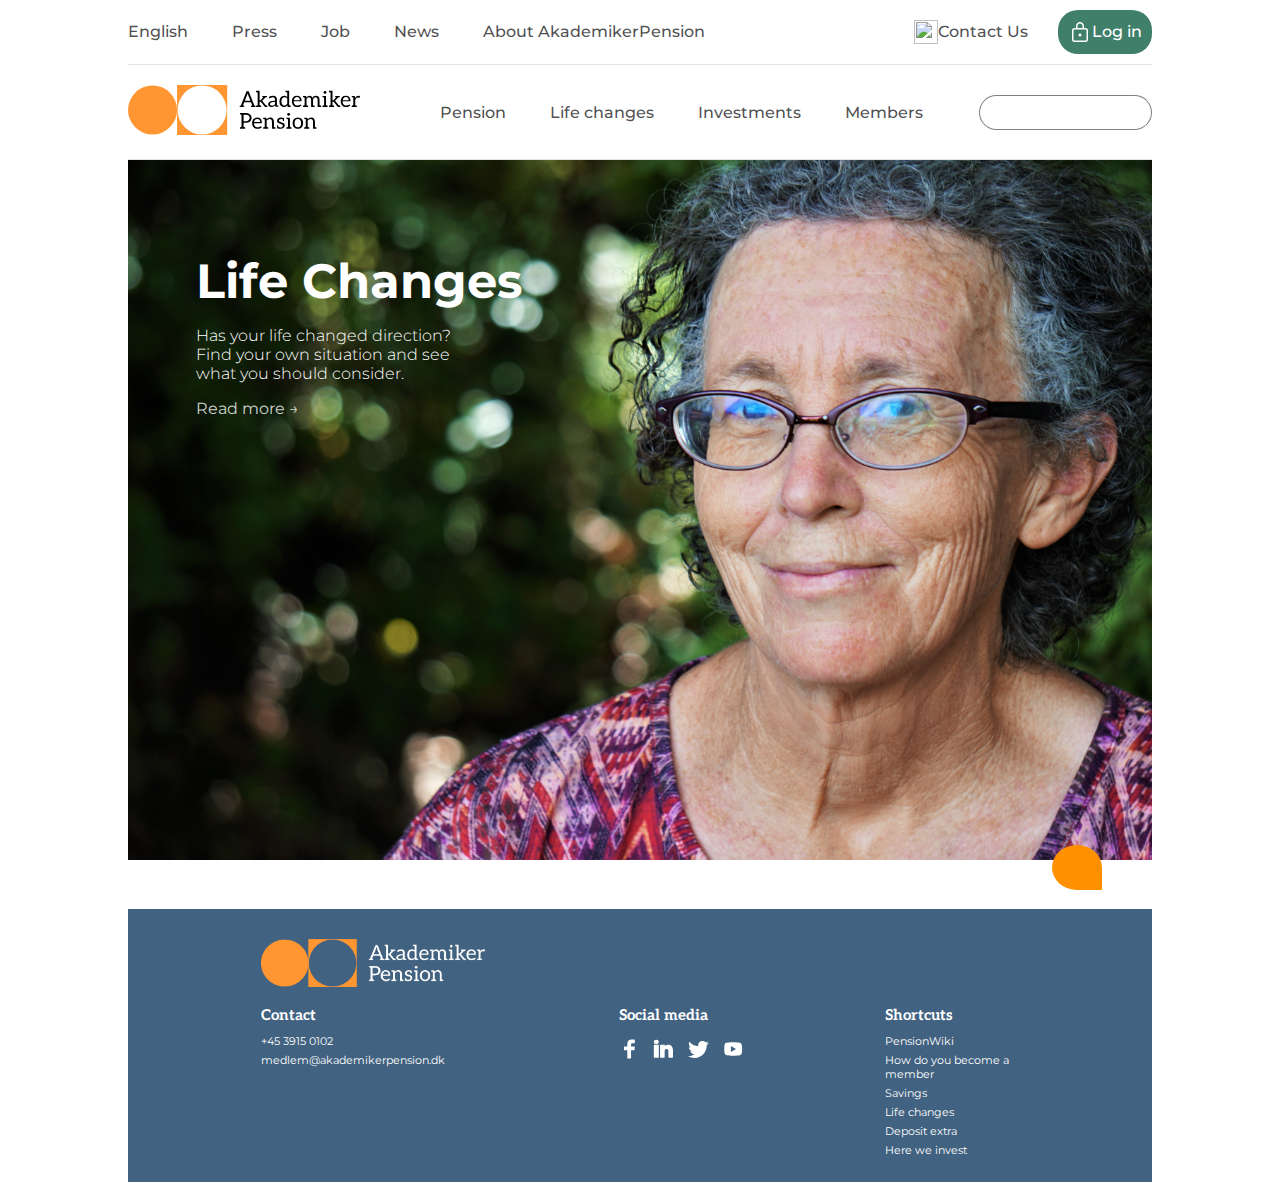
==== commit 5b51067f: "footer in master" ====
--- a/index.html
+++ b/index.html
@@ -7,16 +7,10 @@
     <meta name="description" content="">
     <meta name="viewport" content="width=device-width, initial-scale=1">
 
-<<<<<<< HEAD
   <link href="css/style.css" rel="stylesheet">
     <link rel="preconnect" href="https://fonts.gstatic.com">
     <link href="https://fonts.googleapis.com/css2?family=Aleo:ital,wght@0,300;0,400;0,700;1,300;1,400;1,700&family=Montserrat:ital,wght@0,100;0,200;0,300;0,400;0,500;0,600;0,700;0,800;0,900;1,100;1,200;1,300;1,400;1,500;1,600;1,700;1,800;1,900&display=swap" rel="stylesheet">
-=======
-    <link href="css/style.css" rel="stylesheet">
-    <link rel="preconnect" href="https://fonts.gstatic.com">
-    <link rel="preconnect" href="https://fonts.gstatic.com">
-    <link href="https://fonts.googleapis.com/css2?family=Aleo:wght@300;400&family=Montserrat:wght@200;400&display=swap" rel="stylesheet">
->>>>>>> mia
+
 </head>
 
 <body>
@@ -60,8 +54,6 @@
             </article>
         </article>
     </main>
-    <footer>
-    </footer>
 
 <!--  templates  -->
     <template class="small_box_template">
@@ -97,9 +89,6 @@
     </div>
 
 
-<<<<<<< HEAD
-=======
-    </article>
     <footer>
         <div class="footerlogo"><img src="assets/AKAP_Logo_Horizontal_OrangeWhite_RGB.png" alt="footerlogo"></div>
 
@@ -161,6 +150,5 @@
 
         </div>
     </footer>
->>>>>>> mia
 </body>
 <script src="script.js"></script></html>
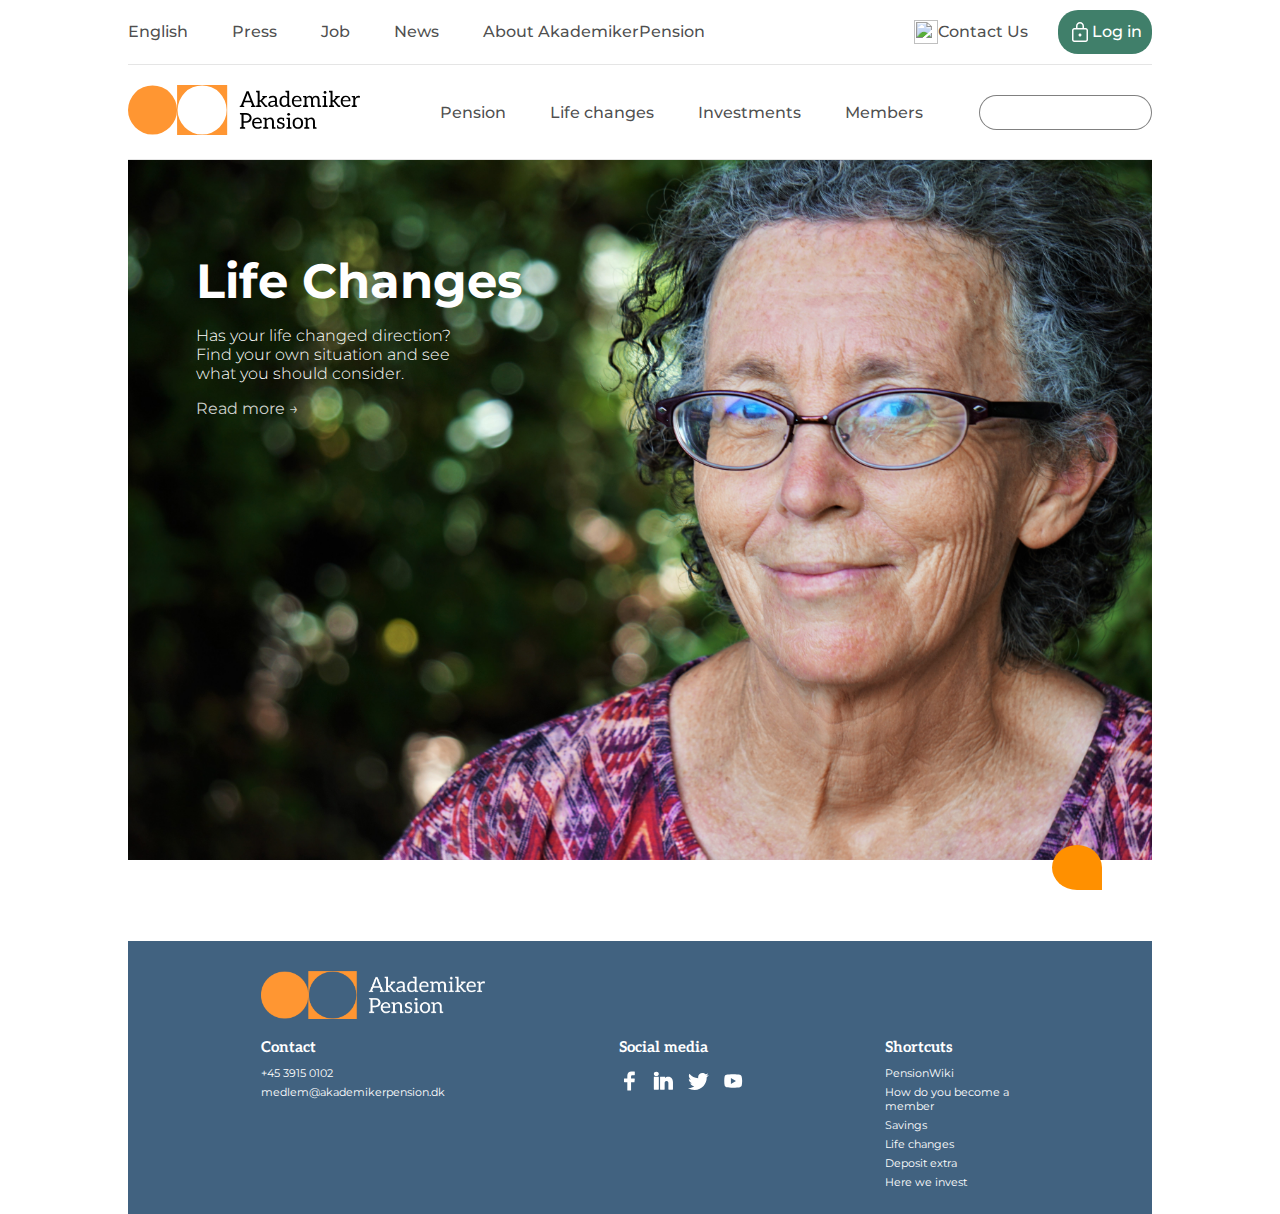
==== commit bb3a73cb: "created the fetching scrip and changed some css for the small boxes" ====
--- a/index.html
+++ b/index.html
@@ -53,15 +53,17 @@
                 <p class="read_more_p">Read more &#8594;</p>
             </article>
         </article>
+        <article id="boxes">
+        </article>
     </main>
 
 <!--  templates  -->
-    <template class="small_box_template">
+    <template class="small_box_template" id="box">
         <article class="small_box">
-            <image loading=lazy class="box_img fill_image" src="assets/corona-picture.jpg"></image>
+            <image loading=lazy class="box_img fill_image" id="boxImage" src=""></image>
             <article class="box_content_container over_image margin_top">
-                <p class="category">News</p>
-                <h2 class="box_title">Coronavirus and our meetings</h2>
+                <p class="category"></p>
+                <h2 class="box_title"></h2>
                 <p class="read_more_p">Read more &#8594;</p>
             </article>
         </article>
--- a/css/style.css
+++ b/css/style.css
@@ -185,6 +185,7 @@
     height: 300px;
     background-repeat: no-repeat;
     object-fit: cover;
+    filter: brightness(0.8);
 }
 
 .over_image {
@@ -210,6 +211,14 @@
 
 .read_more_p:hover {
     color: white;
+}
+
+#boxes {
+    margin-top: 2em;
+    display: grid;
+    grid-template-columns: repeat(3, 1fr);
+    grid-row-gap: 2em;
+    justify-items: center;
 }
 
 
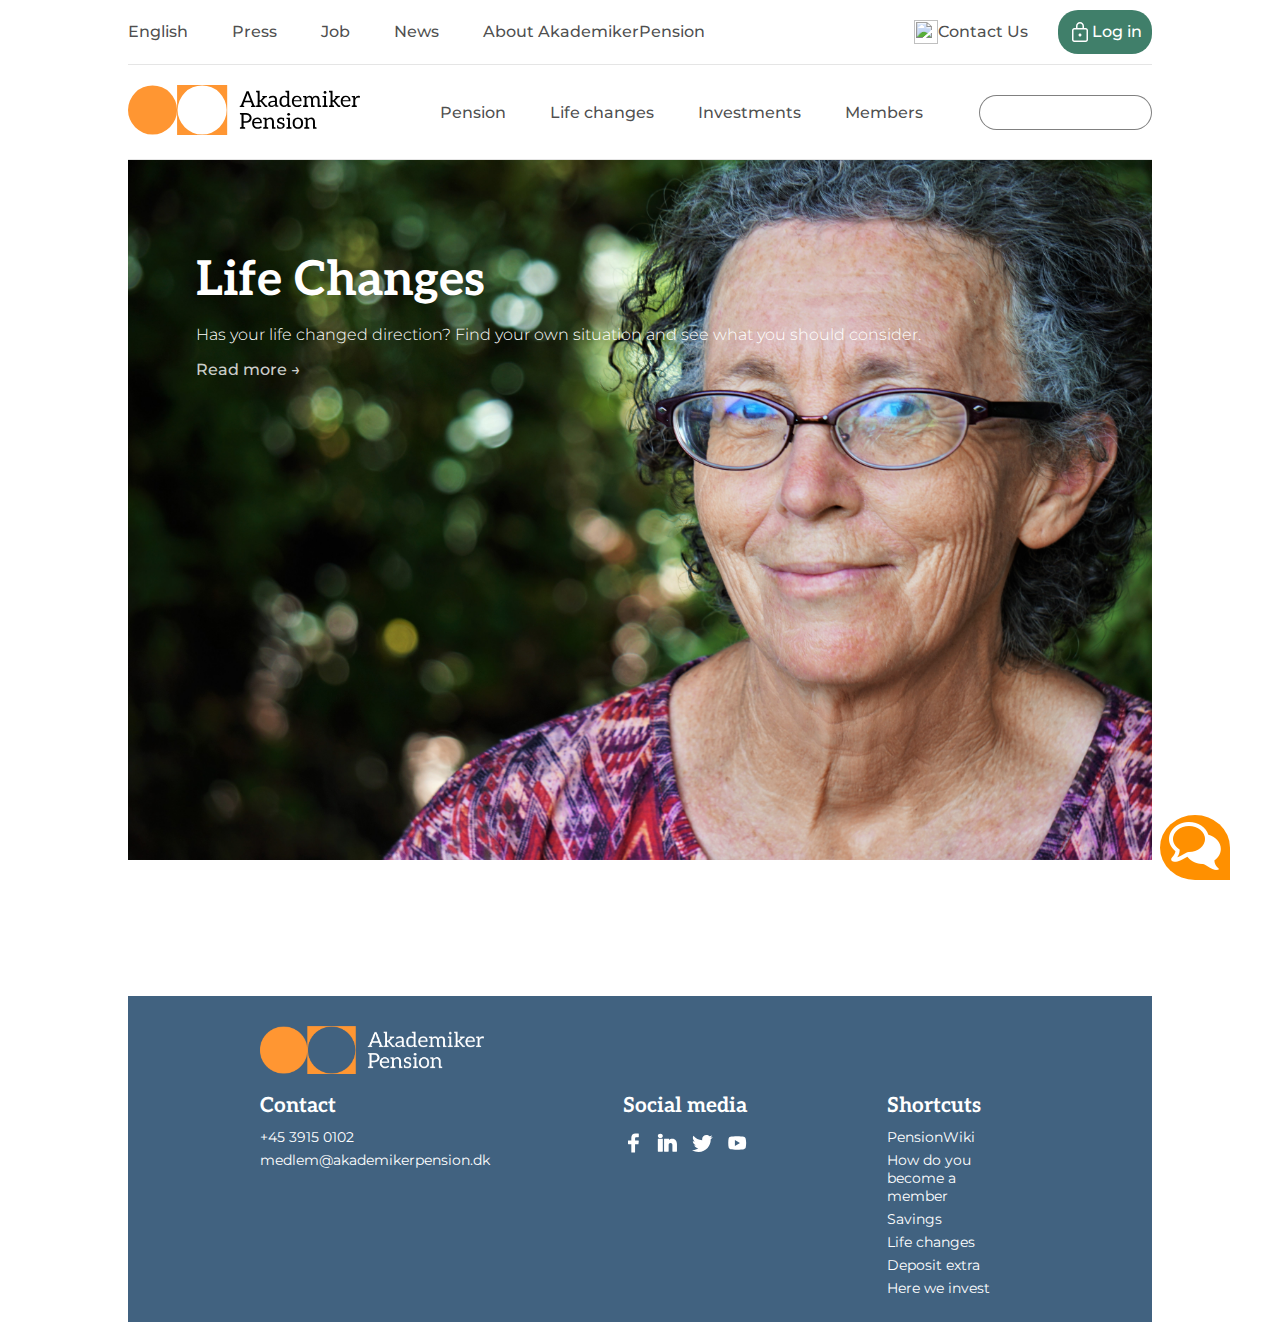
==== commit baf81002: "added styling, made a new js file for the categories" ====
--- a/index.html
+++ b/index.html
@@ -7,7 +7,7 @@
     <meta name="description" content="">
     <meta name="viewport" content="width=device-width, initial-scale=1">
 
-  <link href="css/style.css" rel="stylesheet">
+    <link href="css/style.css" rel="stylesheet">
     <link rel="preconnect" href="https://fonts.gstatic.com">
     <link href="https://fonts.googleapis.com/css2?family=Aleo:ital,wght@0,300;0,400;0,700;1,300;1,400;1,700&family=Montserrat:ital,wght@0,100;0,200;0,300;0,400;0,500;0,600;0,700;0,800;0,900;1,100;1,200;1,300;1,400;1,500;1,600;1,700;1,800;1,900&display=swap" rel="stylesheet">
 
@@ -23,11 +23,11 @@
             <li><a href="#">About AkademikerPension</a></li>
         </ul>
         <a href="#" class="contact_btn">
-            <img src="https://img.icons8.com/fluent-systems-regular/24/000000/phone.png"/>
+            <img src="https://img.icons8.com/fluent-systems-regular/24/000000/phone.png" />
             <p>Contact Us</p>
         </a>
         <a href="#" class="Login">
-            <img alt="svgImg" src="[data-uri]"/>
+            <img alt="svgImg" src="[data-uri]" />
             <p>Log in</p>
         </a>
     </section>
@@ -57,7 +57,7 @@
         </article>
     </main>
 
-<!--  templates  -->
+    <!--  templates  -->
     <template class="small_box_template" id="box">
         <article class="small_box">
             <image loading=lazy class="box_img fill_image" id="boxImage" src=""></image>
@@ -112,7 +112,7 @@
                             <path d="M110.08,37.84h17.2c1.89888,0 3.44,-1.54112 3.44,-3.44v-23.17528c0,-1.80256 -1.38632,-3.3024 -3.182,-3.42968c-5.47304,-0.38872 -16.16456,-0.91504 -23.85296,-0.91504c-21.12504,0 -34.88504,12.6592 -34.88504,35.66592v22.81408h-24.08c-1.89888,0 -3.44,1.54112 -3.44,3.44v24.08c0,1.89888 1.54112,3.44 3.44,3.44h24.08v65.36c0,1.89888 1.54112,3.44 3.44,3.44h24.08c1.89888,0 3.44,-1.54112 3.44,-3.44v-65.36h24.84368c1.7544,0 3.22672,-1.31752 3.41936,-3.0616l2.67632,-24.08c0.22704,-2.03648 -1.36912,-3.8184 -3.41936,-3.8184h-27.52v-17.2c0,-5.70008 4.61992,-10.32 10.32,-10.32z"></path>
                         </g>
                     </g>
-                    </svg>
+                </svg>
                 <svg class="icon" xmlns="http://www.w3.org/2000/svg" x="0px" y="0px" width="50" height="50" viewBox="0 0 172 172" style=" fill:#000000;">
                     <g fill="none" fill-rule="nonzero" stroke="none" stroke-width="1" stroke-linecap="butt" stroke-linejoin="miter" stroke-miterlimit="10" stroke-dasharray="" stroke-dashoffset="0" font-family="none" font-weight="none" font-size="none" text-anchor="none" style="mix-blend-mode: normal">
                         <path d="M0,172v-172h172v172z" fill="none"></path>
@@ -149,8 +149,10 @@
                 <li><a href="#">Deposit extra</a></li>
                 <li><a href="#">Here we invest</a></li>
             </ul>
-
         </div>
     </footer>
+
+    <script src="script.js"></script>
 </body>
-<script src="script.js"></script></html>
+
+</html>
--- a/css/style.css
+++ b/css/style.css
@@ -1,3 +1,4 @@
+@import url('https://fonts.googleapis.com/css2?family=Aleo:ital,wght@0,300;0,400;0,700;1,300;1,400;1,700&display=swap');
 
 
 * {
@@ -17,13 +18,13 @@
     line-height: 24px;
     margin-top: 10px;
     padding-bottom: 10px;
-    border-bottom: rgba(0,0,0,0.1) 1px solid;
+    border-bottom: rgba(0, 0, 0, 0.1) 1px solid;
     font-weight: 500;
 }
 
 .top_bar a {
     text-decoration: none;
-    color: rgba(0,0,0,0.7);
+    color: rgba(0, 0, 0, 0.7);
 }
 
 .top_bar ul {
@@ -90,7 +91,7 @@
     margin-top: 20px;
     font-weight: 500;
     padding-bottom: 20px;
-    border-bottom: rgba(0,0,0,0.1) solid 1px;
+    border-bottom: rgba(0, 0, 0, 0.1) solid 1px;
 }
 
 .navbar ul {
@@ -105,7 +106,7 @@
 
 .navbar ul li a {
     text-decoration: none;
-    color: rgba(0,0,0,0.7);
+    color: rgba(0, 0, 0, 0.7);
 }
 
 .navbar ul li a:hover {
@@ -152,6 +153,7 @@
     font-size: 3em;
     color: white;
     margin-top: 1.5em;
+    font-family: 'Aleo', serif;
 }
 
 .LC_content_container {
@@ -164,13 +166,12 @@
 
 .LC_paragraph {
     color: white;
-    width: 18em;
     font-weight: 300;
     margin-top: 1em;
+    padding-right: 5em;
 }
 
 /* design for the boxes/templates */
-
 .small_box {
     position: relative;
     width: 300px;
@@ -207,6 +208,7 @@
     color: rgba(255, 255, 255, 0.8);
     margin-top: 1em;
     cursor: pointer;
+    font-weight: 500;
 }
 
 .read_more_p:hover {
@@ -214,26 +216,181 @@
 }
 
 #boxes {
-    margin-top: 2em;
+    margin: 2em 0;
     display: grid;
     grid-template-columns: repeat(3, 1fr);
     grid-row-gap: 2em;
     justify-items: center;
 }
 
-
-/* CHAT */
+/* breadcrumbs*/
+.breadcrumbs {
+    display: inline-flex;
+    margin: 10px 0;
+}
+
+.active-crumb {
+    font-weight: 600;
+}
+
+.breadcrumbs p {
+    margin-right: 4px;
+}
+
+/* life change categories */
+.categ-box {
+    width: 300px;
+    height: 300px;
+    color: white;
+}
+
+.categ-box h2 {
+    padding: 20px;
+    font-family: 'Aleo', serif;
+    font-size: 3em;
+    color: white;
+}
+
+.read-more {
+    font-weight: 500;
+    padding-left: 20px;
+}
+
+.read-more a {
+    font-weight: 500;
+    text-decoration: none;
+    color: white;
+}
+
+.job {
+    background-image: url(/assets/cat-job.jpg);
+    background-size: 170%;
+}
+
+.school {
+    background-image: url(/assets/cat-school.jpg);
+    background-size: 160%;
+    background-position: center;
+}
+
+.health {
+    background-image: url(/assets/cat-health.jpg);
+    background-size: 140%;
+}
+
+.family {
+    background-image: url(/assets/cat-family.jpg);
+    background-size: 130%;
+    background-position: center;
+}
+
+.economy {
+    background-image: url(/assets/cat-economy.jpg);
+    background-size: 140%;
+}
+
+.new-member {
+    background-image: url(/assets/cat-new_member.jpg);
+    background-size: 100%;
+}
+
+.category-grid {
+    margin: 2em 0;
+    display: grid;
+    grid-template-columns: repeat(3, 1fr);
+    grid-row-gap: 2em;
+    justify-items: center;
+}
+
+
+/* templates for the situation page*/
+#category-heading {
+    font-size: 4em;
+    font-family: 'Aleo', serif;
+    position: absolute;
+    top: 60px;
+    left: 80px;
+    color: white;
+}
+
+#short-excerpt {
+    position: absolute;
+    left: 80px;
+    top: 140px;
+    color: white;
+}
+
+#hero-img-cat {
+    width: 100%;
+    height: 500px;
+    object-fit: cover;
+}
+
+#top-section {
+    position: relative;
+}
+
+#inform-us {
+    font-family: 'Aleo';
+    font-size: 4em;
+    padding: 10px;
+}
+
+.accordion {
+    color: white;
+}
+
+h4 {
+    font-family: 'Aleo', serif;
+    font-size: 1.3rem;
+}
+
+.accordion-heading {
+    display: flex;
+    justify-content: space-between;
+    background-color: #407F6A;
+    padding: 20px;
+    margin-top: 10px;
+    border-radius: 5px 5px 0 0;
+}
+
+.accordion-descr {
+    width: 100%;
+    height: 0;
+    background-color: #9FBEB4;
+    overflow: hidden;
+/*    word-wrap: break-word;*/
+}
+
+.accordion-arrow {
+    color: white;
+}
+
+.open {
+    height: auto;
+}
+
+.accordion pre {
+    padding: 10px;
+    white-space: pre-wrap;
+/*    word-wrap: break-word;*/
+}
+
+/* chat */
 #chat-wrapper {
-    position: sticky;
-    bottom: 10px;
-    right: 50px;
+    position: fixed;
+    bottom: 20px;
+    right: 20px;
     width: 100px;
     margin-left: auto;
 }
 
 #chat-icon {
-    width: 50px;
-    height: 45px;
+    width: 70px;
+    height: 65px;
+    background-image: url(/assets/icons8-chat-52.png);
+    background-repeat: no-repeat;
+    background-position: center;
     background-color: #FF9000;
     border-radius: 50% 50% 0% 50%;
     transition: 0.4s;
@@ -250,8 +407,8 @@
     height: 400px;
     background-color: #D3D7DA;
     position: absolute;
-    bottom: 10px;
-    right: 50px;
+    bottom: 0px;
+    right: 10px;
 }
 
 .chat-header {
@@ -270,7 +427,7 @@
     width: 100%;
     height: 77%;
     overflow: auto;
-    background-color: white;
+    background-color: #F5ECE4;
 }
 
 .chat-input {
@@ -280,6 +437,11 @@
     display: flex;
     justify-content: space-around;
     align-items: center;
+}
+
+.chat-input input {
+    border: 0;
+    height: 25px;
 }
 
 .send-btn {
@@ -328,7 +490,11 @@
     display: none;
 }
 
+
+/*footer*/
+
 footer {
+    margin-top: 100px;
     display: grid;
     grid-template-columns: repeat(7, 1fr);
     background-color: #416280;
@@ -349,9 +515,8 @@
 footer h2 {
     color: white;
     font-family: Aleo, sans-serif;
-    font-size: 15px;
+    font-size: 1.3em;
     margin-bottom: 0pc;
-
 }
 
 footer ul {
@@ -364,7 +529,7 @@
     list-style: none;
     color: white;
     margin-bottom: 5px;
-    font-size: 11px;
+    font-size: .9em;
     font-family: Montserrat, sans-serif;
     font-weight: 400;
 }
@@ -402,8 +567,7 @@
 }
 
 .shortcuts {
-grid-column: 6/7;
+    grid-column: 6/7;
     display: flex;
     flex-direction: column;
-
-}
+}
